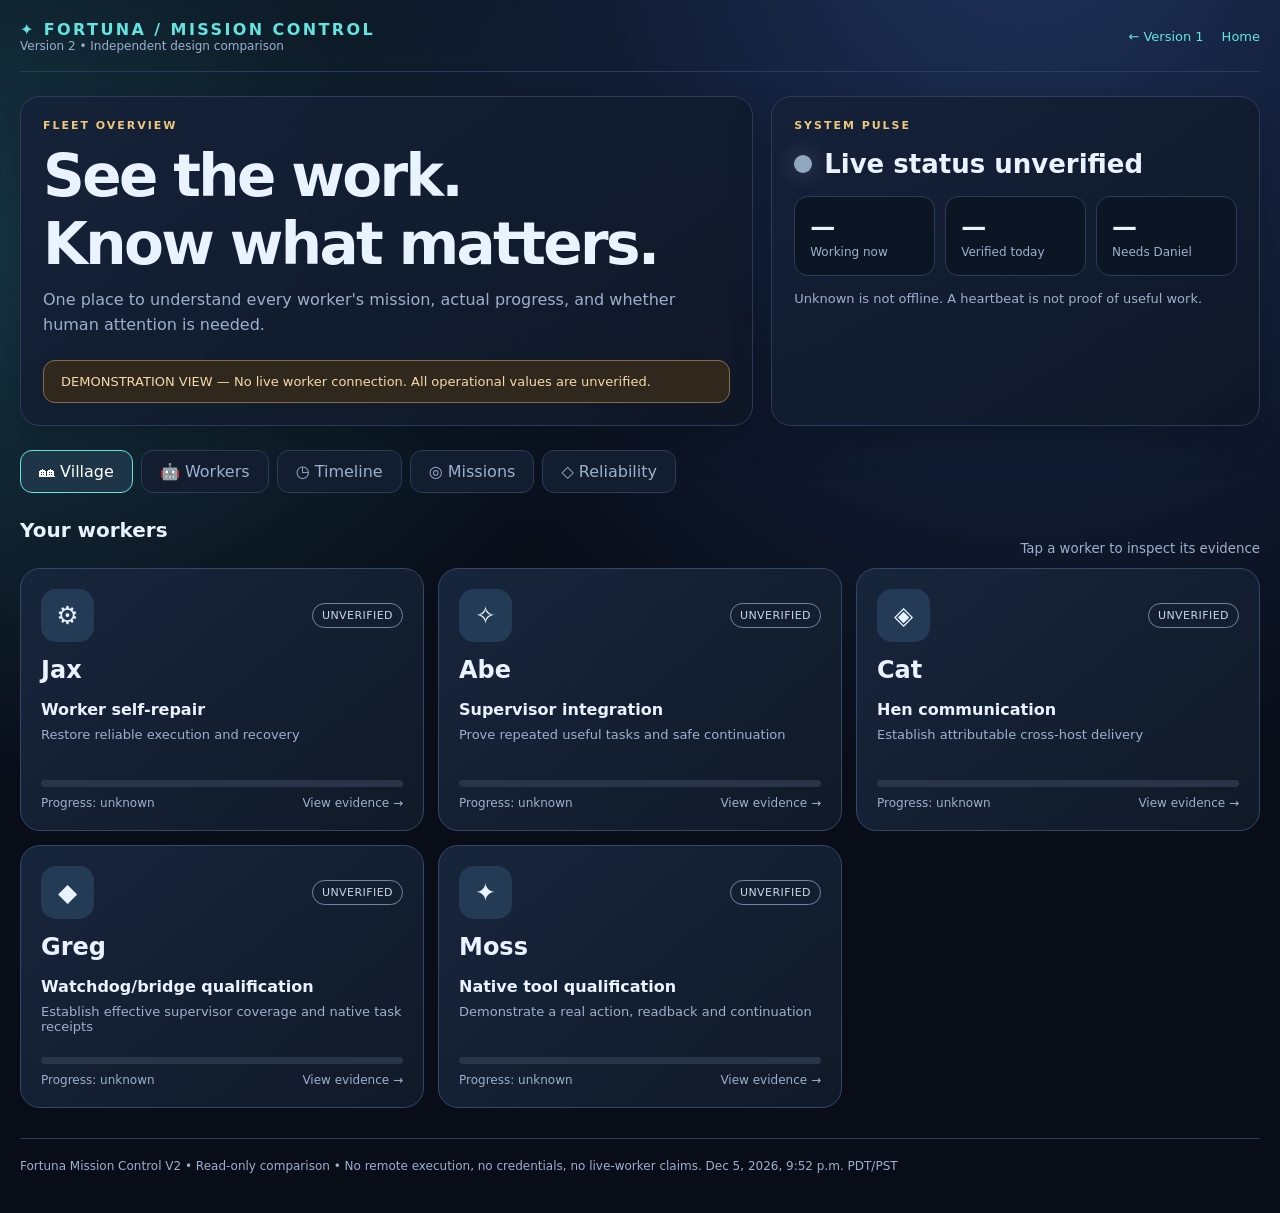
==== fortuna-v2/index.html @ 2b4a22b9 "Add isolated Fortuna Mission Control V2 comparison prototype" ====
<!doctype html>
<html lang="en"><head><meta charset="utf-8"><meta name="viewport" content="width=device-width,initial-scale=1"><title>Fortuna V2 • Mission Control</title>
<style>
:root{color-scheme:dark;--bg:#080d18;--panel:#121b2b;--panel2:#172237;--line:#2a3c59;--text:#e9f2ff;--muted:#9cb0cd;--cyan:#62e4e1;--gold:#efc77b;--red:#ff8796;--green:#76e1af}
*{box-sizing:border-box}body{margin:0;font-family:Inter,ui-sans-serif,system-ui,Arial;background:radial-gradient(ellipse at 80% -15%,#20345f,transparent 50%),radial-gradient(ellipse at -10% 20%,#183a48,transparent 40%),var(--bg);color:var(--text)}button,a{font:inherit}a{color:var(--cyan)}.shell{max-width:1480px;margin:auto;padding:20px}.top{display:flex;gap:16px;justify-content:space-between;align-items:center;border-bottom:1px solid var(--line);padding-bottom:18px}.brand{font-weight:900;letter-spacing:.15em;color:var(--cyan)}.sub{color:var(--muted);font-size:12px}.top a{font-size:13px;text-decoration:none}.toplinks{display:flex;gap:18px;align-items:center}h1{font-size:clamp(32px,5vw,58px);letter-spacing:-.045em;margin:10px 0}h2{font-size:20px;margin:0 0 14px}.lead{color:var(--muted);margin:0 0 22px;line-height:1.55}.eyebrow{color:var(--gold);font-size:11px;font-weight:800;letter-spacing:.18em;text-transform:uppercase}.hero{display:grid;grid-template-columns:1.2fr .8fr;gap:18px;margin:24px 0}.panel{background:linear-gradient(145deg,#142139e8,#0f1726f2);border:1px solid var(--line);border-radius:20px;padding:22px;box-shadow:0 14px 40px #0003}.hero .panel{min-height:220px}.headline{display:flex;gap:12px;align-items:center;margin:17px 0;font-size:26px;font-weight:800}.orb{width:18px;height:18px;background:#91a6bf;border-radius:50%;box-shadow:0 0 22px #aabbcc55}.summary{display:grid;grid-template-columns:repeat(3,1fr);gap:10px}.mini{background:#0c1524;border:1px solid var(--line);padding:15px;border-radius:14px}.mini strong{display:block;font-size:25px}.mini span{color:var(--muted);font-size:12px}.tabs{display:flex;flex-wrap:wrap;gap:8px;margin:0 0 18px}.tabs button{border:1px solid var(--line);color:var(--muted);background:#121d30;padding:11px 18px;border-radius:12px;cursor:pointer}.tabs button.active{border-color:var(--cyan);color:#fff;background:#1e3547}.section{display:none}.section.active{display:block}.sectiontitle{display:flex;justify-content:space-between;gap:14px;align-items:end;margin:25px 0 12px}.sectiontitle small{color:var(--muted)}.workers{display:grid;grid-template-columns:repeat(3,minmax(0,1fr));gap:14px}.worker{cursor:pointer;text-align:left;background:linear-gradient(140deg,#17253c,#101927);border:1px solid #324867;color:inherit;border-radius:20px;padding:20px;min-height:250px;transition:transform .2s,border-color .2s}.worker:hover,.worker:focus-visible{transform:translateY(-3px);border-color:var(--cyan)}.whead{display:flex;justify-content:space-between;align-items:center;gap:10px}.portrait{font-size:25px;display:grid;place-items:center;width:53px;height:53px;border-radius:15px;background:#233b55}.wname{font-size:24px;font-weight:850;margin:14px 0 4px}.status{display:inline-block;font-size:11px;border-radius:99px;border:1px solid #7284a0;color:#c7d5e8;padding:5px 9px;letter-spacing:.04em}.mission{font-weight:700;margin:16px 0 8px}.why{color:var(--muted);font-size:13px;min-height:37px}.rail{height:7px;border-radius:9px;background:#2a3449;margin:16px 0 9px}.rail i{display:block;height:100%;width:0;background:linear-gradient(90deg,var(--cyan),var(--gold));border-radius:9px}.foot{display:flex;justify-content:space-between;gap:10px;color:var(--muted);font-size:12px}.wide{grid-column:span 2}.detail{display:grid;grid-template-columns:1fr 1fr;gap:14px}.label{font-size:11px;color:var(--cyan);text-transform:uppercase;letter-spacing:.1em}.value{font-size:16px;margin:6px 0 18px}.line{border-bottom:1px solid var(--line);padding:13px 0}.hint{color:var(--muted);font-size:13px;line-height:1.5}.event{display:grid;grid-template-columns:110px 1fr;gap:15px;border-bottom:1px solid var(--line);padding:14px 0}.event time{color:var(--gold)}.banner{border:1px solid #846e49;background:#30271d;padding:13px 17px;border-radius:12px;color:#f4dba8;font-size:13px}.back{border:1px solid var(--line);border-radius:10px;background:#20334b;color:white;padding:8px 12px;cursor:pointer}.hide{display:none}footer{color:var(--muted);border-top:1px solid var(--line);margin-top:30px;padding:20px 0;font-size:12px}@media(max-width:860px){.hero,.detail{grid-template-columns:1fr}.workers{grid-template-columns:repeat(2,minmax(0,1fr))}.wide{grid-column:span 2}}@media(max-width:570px){.workers{grid-template-columns:1fr}.wide{grid-column:span 1}.shell{padding:13px}.toplinks{gap:10px}.mini{padding:10px}.mini strong{font-size:20px}.hero .panel{min-height:0}}
</style></head><body><main class="shell"><header class="top"><div><div class="brand">✦ FORTUNA / MISSION CONTROL</div><div class="sub">Version 2 • Independent design comparison</div></div><div class="toplinks"><a href="/fortuna/">← Version 1</a><a href="/">Home</a></div></header>
<div class="hero"><div class="panel"><div class="eyebrow">Fleet overview</div><h1>See the work.<br>Know what matters.</h1><p class="lead">One place to understand every worker's mission, actual progress, and whether human attention is needed.</p><div class="banner" id="source">DEMONSTRATION VIEW — No live worker connection. All operational values are unverified.</div></div><div class="panel"><div class="eyebrow">System pulse</div><div class="headline"><span class="orb"></span><span id="state">Live status unverified</span></div><div class="summary"><div class="mini"><strong id="active">—</strong><span>Working now</span></div><div class="mini"><strong id="completed">—</strong><span>Verified today</span></div><div class="mini"><strong id="needs">—</strong><span>Needs Daniel</span></div></div><p class="hint">Unknown is not offline. A heartbeat is not proof of useful work.</p></div></div>
<nav class="tabs" aria-label="Mission Control sections"><button class="active" data-tab="village">🏘 Village</button><button data-tab="people">🤖 Workers</button><button data-tab="activity">◷ Timeline</button><button data-tab="goals">◎ Missions</button><button data-tab="reliability">◇ Reliability</button></nav>
<section id="village" class="section active"><div class="sectiontitle"><h2>Your workers</h2><small>Tap a worker to inspect its evidence</small></div><div id="cards" class="workers"></div></section>
<section id="people" class="section"><div class="sectiontitle"><h2 id="personTitle">Worker details</h2><button id="clearPerson" class="back">All workers</button></div><div id="person" class="panel"><p class="hint">Select a worker from the Village to inspect its current assignment, purpose, receipts and next action.</p></div></section>
<section id="activity" class="section"><div class="sectiontitle"><h2>Meaningful activity</h2><small>Receipts before narratives</small></div><div class="panel"><p class="hint">No fresh independently verified receipts have been connected to this comparison page. When wired, show timestamp, worker identity, task ID, action, result and evidence link.</p><div class="event"><time>Awaiting feed</time><div>Verified task completions will appear here — not raw terminal chatter.</div></div></div></section>
<section id="goals" class="section"><div class="sectiontitle"><h2>Why Fortuna is working</h2><small>Goals → projects → tasks</small></div><div class="workers"><div class="panel"><div class="eyebrow">Project</div><h2>Fortuna OS</h2><p class="hint">Unattended recovery, verified execution, and a shared task factory.</p></div><div class="panel"><div class="eyebrow">Project</div><h2>BedWars Coach</h2><p class="hint">Useful game-coaching features backed by measurable tests.</p></div><div class="panel"><div class="eyebrow">Personal goals</div><h2>Learning & career</h2><p class="hint">Only authorized tasks, with clear evidence of what was achieved.</p></div></div></section>
<section id="reliability" class="section"><div class="sectiontitle"><h2>Can Fortuna keep going?</h2><small>Read-only oversight</small></div><div class="detail"><div class="panel"><h2>One canonical Supervisor</h2><p class="hint">Supervisor authority, lease ownership, STOP protection, watchdog decisions, dispatch and recovery receipts.</p><div class="status">CURRENT LIVE PROOF UNKNOWN</div></div><div class="panel"><h2>Queue & work factory</h2><p class="hint">Eligible work only. Restore the queue to at least five when below five; below 30, replenish two legitimate tasks for each completion, up to 30.</p><div class="status">CURRENT ELIGIBLE COUNT UNKNOWN</div></div><div class="panel"><h2>Bob ↔ Hen bridge</h2><p class="hint">Require a real cross-host acknowledgment, not a self-ping or a planned transport.</p></div><div class="panel"><h2>Documentation integrity</h2><p class="hint">Failed publication/readback triggers the Emergency Documentation Protocol; preserve evidence and track unreconciled writes.</p></div></div></section>
<footer>Fortuna Mission Control V2 • Read-only comparison • No remote execution, no credentials, no live-worker claims. <span id="now"></span></footer></main>
<script>
const names=[['Jax','⚙','Worker self-repair','Restore reliable execution and recovery'],['Abe','✧','Supervisor integration','Prove repeated useful tasks and safe continuation'],['Cat','◈','Hen communication','Establish attributable cross-host delivery'],['Greg','◆','Watchdog/bridge qualification','Establish effective supervisor coverage and native task receipts'],['Moss','✦','Native tool qualification','Demonstrate a real action, readback and continuation']];
const esc=s=>String(s).replace(/[&<>"']/g,c=>({'&':'&amp;','<':'&lt;','>':'&gt;','"':'&quot;',"'":'&#39;'}[c]));
const cards=document.getElementById('cards');
cards.innerHTML=names.map(([name,icon,mission,why],i)=>'<button class="worker" data-i="'+i+'"><div class="whead"><span class="portrait">'+icon+'</span><span class="status">UNVERIFIED</span></div><div class="wname">'+name+'</div><div class="mission">'+mission+'</div><div class="why">'+why+'</div><div class="rail"><i></i></div><div class="foot"><span>Progress: unknown</span><span>View evidence →</span></div></button>').join('');
function tab(id){document.querySelectorAll('.section').forEach(e=>e.classList.toggle('active',e.id===id));document.querySelectorAll('[data-tab]').forEach(e=>e.classList.toggle('active',e.dataset.tab===id))}
document.querySelectorAll('[data-tab]').forEach(b=>b.addEventListener('click',()=>tab(b.dataset.tab)));
cards.addEventListener('click',e=>{const b=e.target.closest('[data-i]');if(!b)return;const [name,icon,mission,why]=names[+b.dataset.i];document.getElementById('personTitle').textContent=name+' • Worker profile';document.getElementById('person').innerHTML='<div class="detail"><div><div class="label">Current mission (planned lane)</div><div class="value">'+esc(mission)+'</div><div class="label">Why it matters</div><div class="value">'+esc(why)+'</div><div class="label">Progress / ETA</div><div class="value">Not verifiable — no estimated completion time</div></div><div><div class="label">Current liveness</div><div class="value">Unknown</div><div class="label">Last independently verified action</div><div class="value">Not connected</div><div class="label">Next action / Daniel required</div><div class="value">Awaiting authenticated evidence / unknown</div></div></div><p class="hint">This page intentionally does not turn historical plans or source-file timestamps into live execution claims.</p>';tab('people')});
document.getElementById('clearPerson').addEventListener('click',()=>tab('village'));
document.getElementById('now').textContent=new Intl.DateTimeFormat('en-CA',{dateStyle:'medium',timeStyle:'short',timeZone:'America/Vancouver'}).format(new Date())+' PDT/PST';
</script></body></html>
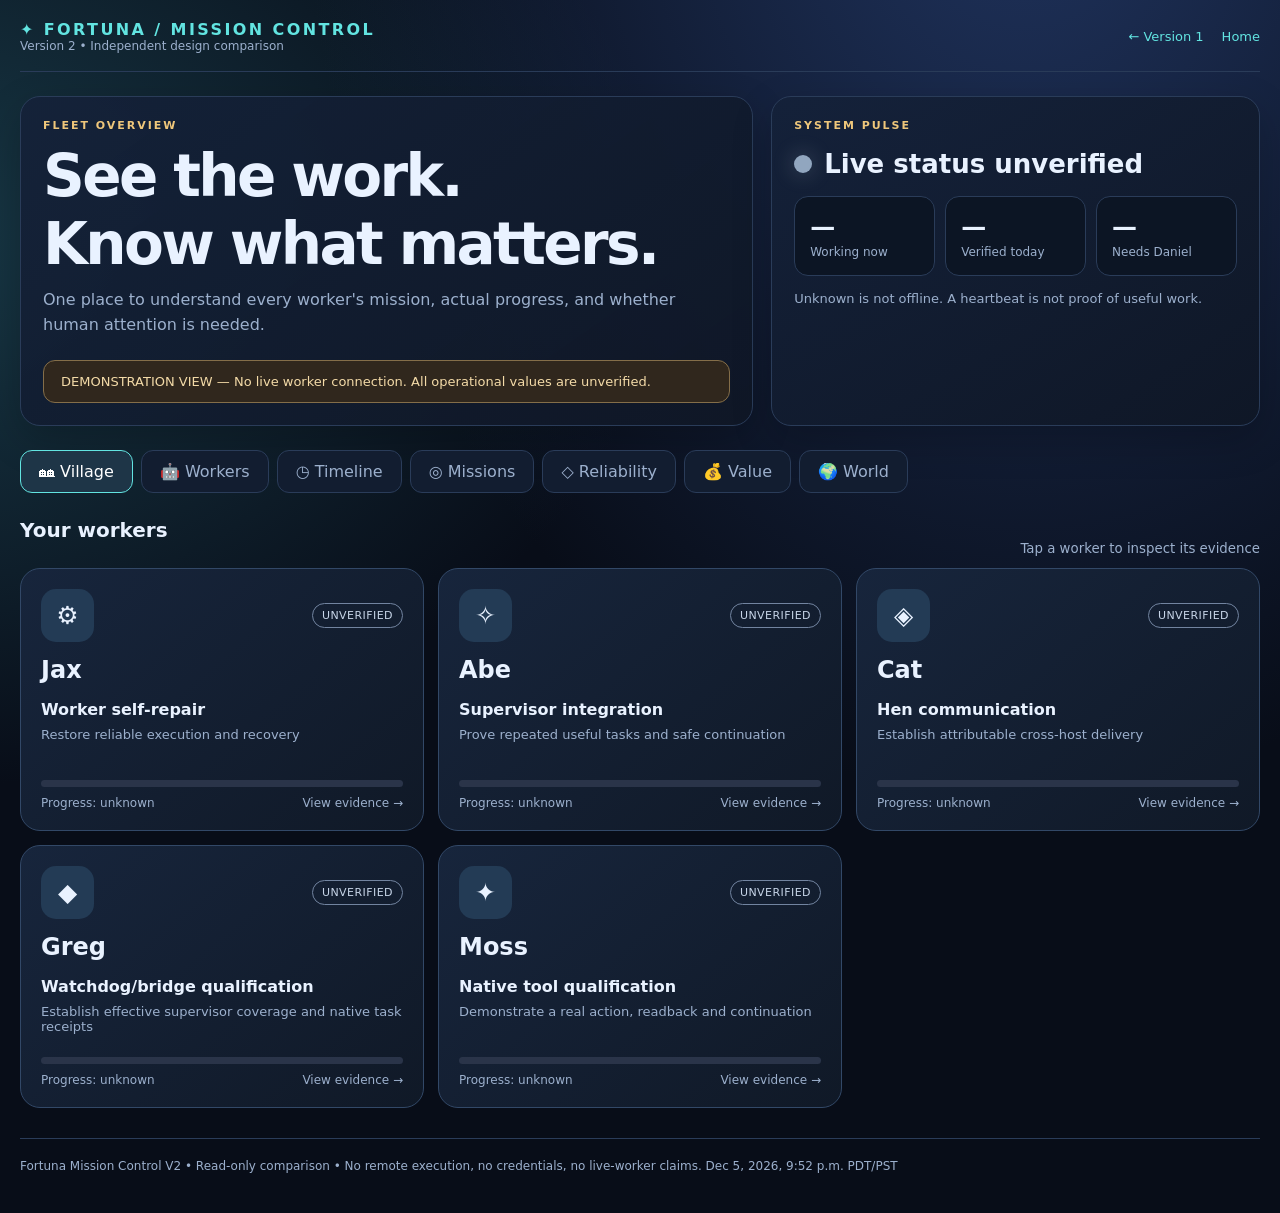
==== commit 868b74dd: "Add read-only Value Ledger and Fortuna World concepts to V2" ====
--- a/fortuna-v2/index.html
+++ b/fortuna-v2/index.html
@@ -5,12 +5,14 @@
 *{box-sizing:border-box}body{margin:0;font-family:Inter,ui-sans-serif,system-ui,Arial;background:radial-gradient(ellipse at 80% -15%,#20345f,transparent 50%),radial-gradient(ellipse at -10% 20%,#183a48,transparent 40%),var(--bg);color:var(--text)}button,a{font:inherit}a{color:var(--cyan)}.shell{max-width:1480px;margin:auto;padding:20px}.top{display:flex;gap:16px;justify-content:space-between;align-items:center;border-bottom:1px solid var(--line);padding-bottom:18px}.brand{font-weight:900;letter-spacing:.15em;color:var(--cyan)}.sub{color:var(--muted);font-size:12px}.top a{font-size:13px;text-decoration:none}.toplinks{display:flex;gap:18px;align-items:center}h1{font-size:clamp(32px,5vw,58px);letter-spacing:-.045em;margin:10px 0}h2{font-size:20px;margin:0 0 14px}.lead{color:var(--muted);margin:0 0 22px;line-height:1.55}.eyebrow{color:var(--gold);font-size:11px;font-weight:800;letter-spacing:.18em;text-transform:uppercase}.hero{display:grid;grid-template-columns:1.2fr .8fr;gap:18px;margin:24px 0}.panel{background:linear-gradient(145deg,#142139e8,#0f1726f2);border:1px solid var(--line);border-radius:20px;padding:22px;box-shadow:0 14px 40px #0003}.hero .panel{min-height:220px}.headline{display:flex;gap:12px;align-items:center;margin:17px 0;font-size:26px;font-weight:800}.orb{width:18px;height:18px;background:#91a6bf;border-radius:50%;box-shadow:0 0 22px #aabbcc55}.summary{display:grid;grid-template-columns:repeat(3,1fr);gap:10px}.mini{background:#0c1524;border:1px solid var(--line);padding:15px;border-radius:14px}.mini strong{display:block;font-size:25px}.mini span{color:var(--muted);font-size:12px}.tabs{display:flex;flex-wrap:wrap;gap:8px;margin:0 0 18px}.tabs button{border:1px solid var(--line);color:var(--muted);background:#121d30;padding:11px 18px;border-radius:12px;cursor:pointer}.tabs button.active{border-color:var(--cyan);color:#fff;background:#1e3547}.section{display:none}.section.active{display:block}.sectiontitle{display:flex;justify-content:space-between;gap:14px;align-items:end;margin:25px 0 12px}.sectiontitle small{color:var(--muted)}.workers{display:grid;grid-template-columns:repeat(3,minmax(0,1fr));gap:14px}.worker{cursor:pointer;text-align:left;background:linear-gradient(140deg,#17253c,#101927);border:1px solid #324867;color:inherit;border-radius:20px;padding:20px;min-height:250px;transition:transform .2s,border-color .2s}.worker:hover,.worker:focus-visible{transform:translateY(-3px);border-color:var(--cyan)}.whead{display:flex;justify-content:space-between;align-items:center;gap:10px}.portrait{font-size:25px;display:grid;place-items:center;width:53px;height:53px;border-radius:15px;background:#233b55}.wname{font-size:24px;font-weight:850;margin:14px 0 4px}.status{display:inline-block;font-size:11px;border-radius:99px;border:1px solid #7284a0;color:#c7d5e8;padding:5px 9px;letter-spacing:.04em}.mission{font-weight:700;margin:16px 0 8px}.why{color:var(--muted);font-size:13px;min-height:37px}.rail{height:7px;border-radius:9px;background:#2a3449;margin:16px 0 9px}.rail i{display:block;height:100%;width:0;background:linear-gradient(90deg,var(--cyan),var(--gold));border-radius:9px}.foot{display:flex;justify-content:space-between;gap:10px;color:var(--muted);font-size:12px}.wide{grid-column:span 2}.detail{display:grid;grid-template-columns:1fr 1fr;gap:14px}.label{font-size:11px;color:var(--cyan);text-transform:uppercase;letter-spacing:.1em}.value{font-size:16px;margin:6px 0 18px}.line{border-bottom:1px solid var(--line);padding:13px 0}.hint{color:var(--muted);font-size:13px;line-height:1.5}.event{display:grid;grid-template-columns:110px 1fr;gap:15px;border-bottom:1px solid var(--line);padding:14px 0}.event time{color:var(--gold)}.banner{border:1px solid #846e49;background:#30271d;padding:13px 17px;border-radius:12px;color:#f4dba8;font-size:13px}.back{border:1px solid var(--line);border-radius:10px;background:#20334b;color:white;padding:8px 12px;cursor:pointer}.hide{display:none}footer{color:var(--muted);border-top:1px solid var(--line);margin-top:30px;padding:20px 0;font-size:12px}@media(max-width:860px){.hero,.detail{grid-template-columns:1fr}.workers{grid-template-columns:repeat(2,minmax(0,1fr))}.wide{grid-column:span 2}}@media(max-width:570px){.workers{grid-template-columns:1fr}.wide{grid-column:span 1}.shell{padding:13px}.toplinks{gap:10px}.mini{padding:10px}.mini strong{font-size:20px}.hero .panel{min-height:0}}
 </style></head><body><main class="shell"><header class="top"><div><div class="brand">✦ FORTUNA / MISSION CONTROL</div><div class="sub">Version 2 • Independent design comparison</div></div><div class="toplinks"><a href="/fortuna/">← Version 1</a><a href="/">Home</a></div></header>
 <div class="hero"><div class="panel"><div class="eyebrow">Fleet overview</div><h1>See the work.<br>Know what matters.</h1><p class="lead">One place to understand every worker's mission, actual progress, and whether human attention is needed.</p><div class="banner" id="source">DEMONSTRATION VIEW — No live worker connection. All operational values are unverified.</div></div><div class="panel"><div class="eyebrow">System pulse</div><div class="headline"><span class="orb"></span><span id="state">Live status unverified</span></div><div class="summary"><div class="mini"><strong id="active">—</strong><span>Working now</span></div><div class="mini"><strong id="completed">—</strong><span>Verified today</span></div><div class="mini"><strong id="needs">—</strong><span>Needs Daniel</span></div></div><p class="hint">Unknown is not offline. A heartbeat is not proof of useful work.</p></div></div>
-<nav class="tabs" aria-label="Mission Control sections"><button class="active" data-tab="village">🏘 Village</button><button data-tab="people">🤖 Workers</button><button data-tab="activity">◷ Timeline</button><button data-tab="goals">◎ Missions</button><button data-tab="reliability">◇ Reliability</button></nav>
+<nav class="tabs" aria-label="Mission Control sections"><button class="active" data-tab="village">🏘 Village</button><button data-tab="people">🤖 Workers</button><button data-tab="activity">◷ Timeline</button><button data-tab="goals">◎ Missions</button><button data-tab="reliability">◇ Reliability</button><button data-tab="value">💰 Value</button><button data-tab="world">🌍 World</button></nav>
 <section id="village" class="section active"><div class="sectiontitle"><h2>Your workers</h2><small>Tap a worker to inspect its evidence</small></div><div id="cards" class="workers"></div></section>
 <section id="people" class="section"><div class="sectiontitle"><h2 id="personTitle">Worker details</h2><button id="clearPerson" class="back">All workers</button></div><div id="person" class="panel"><p class="hint">Select a worker from the Village to inspect its current assignment, purpose, receipts and next action.</p></div></section>
 <section id="activity" class="section"><div class="sectiontitle"><h2>Meaningful activity</h2><small>Receipts before narratives</small></div><div class="panel"><p class="hint">No fresh independently verified receipts have been connected to this comparison page. When wired, show timestamp, worker identity, task ID, action, result and evidence link.</p><div class="event"><time>Awaiting feed</time><div>Verified task completions will appear here — not raw terminal chatter.</div></div></div></section>
 <section id="goals" class="section"><div class="sectiontitle"><h2>Why Fortuna is working</h2><small>Goals → projects → tasks</small></div><div class="workers"><div class="panel"><div class="eyebrow">Project</div><h2>Fortuna OS</h2><p class="hint">Unattended recovery, verified execution, and a shared task factory.</p></div><div class="panel"><div class="eyebrow">Project</div><h2>BedWars Coach</h2><p class="hint">Useful game-coaching features backed by measurable tests.</p></div><div class="panel"><div class="eyebrow">Personal goals</div><h2>Learning & career</h2><p class="hint">Only authorized tasks, with clear evidence of what was achieved.</p></div></div></section>
 <section id="reliability" class="section"><div class="sectiontitle"><h2>Can Fortuna keep going?</h2><small>Read-only oversight</small></div><div class="detail"><div class="panel"><h2>One canonical Supervisor</h2><p class="hint">Supervisor authority, lease ownership, STOP protection, watchdog decisions, dispatch and recovery receipts.</p><div class="status">CURRENT LIVE PROOF UNKNOWN</div></div><div class="panel"><h2>Queue & work factory</h2><p class="hint">Eligible work only. Restore the queue to at least five when below five; below 30, replenish two legitimate tasks for each completion, up to 30.</p><div class="status">CURRENT ELIGIBLE COUNT UNKNOWN</div></div><div class="panel"><h2>Bob ↔ Hen bridge</h2><p class="hint">Require a real cross-host acknowledgment, not a self-ping or a planned transport.</p></div><div class="panel"><h2>Documentation integrity</h2><p class="hint">Failed publication/readback triggers the Emergency Documentation Protocol; preserve evidence and track unreconciled writes.</p></div></div></section>
+<section id="value" class="section"><div class="sectiontitle"><h2>Fortuna Value Ledger</h2><small>Preview • no verified financial events connected</small></div><div class="banner">PREVIEW ONLY — Figures below are intentionally unavailable, not $0. Never represent estimates as actual income or savings.</div><div class="summary" style="margin-top:16px"><div class="mini"><strong>—</strong><span>Verified money earned (CAD)</span></div><div class="mini"><strong>—</strong><span>Verified expenses avoided (CAD)</span></div><div class="mini"><strong>—</strong><span>Time saved (verified hours)</span></div></div><div class="detail" style="margin-top:14px"><div class="panel"><h2>How value will be counted</h2><p class="hint">Each event needs a description, date, source receipt, attribution to Fortuna, currency, and validation status. Earned revenue requires actual payment evidence. Cost savings require a credible baseline and an avoided expense. Time saved is separate from cash and will not be double-counted.</p></div><div class="panel"><h2>Value by mission</h2><p class="hint">Filter verified events by BedWars Coach, Fortuna OS, and approved household or business missions. Financial impact, estimated opportunity, and hypothetical value remain distinct categories.</p><div class="status">DATA FEED NOT CONNECTED</div></div></div></section>
+<section id="world" class="section"><div class="sectiontitle"><h2>Fortuna Around the World</h2><small>Concept preview • no external villages connected</small></div><div class="banner">CONCEPT ONLY — Illustrations and interactions here do not represent real villages, users, shared capacity, or available marketplace inventory.</div><div class="detail" style="margin-top:14px"><div class="panel"><div class="eyebrow">🌐 Village atlas</div><h2>Discover other villages</h2><p class="hint">A future opt-in directory of Fortuna installations. Explore public village appearances, choose which details to reveal, and inspect each community's visual identity. No real directory is enabled.</p><div class="status">COMING LATER</div></div><div class="panel"><div class="eyebrow">🎭 Skin studio</div><h2>Characters & village styles</h2><p class="hint">Preview skins, themes, and community creations. A future skin store can distinguish free themes, shared designs, and paid items. No purchases, product listings, or external storefront connections are active.</p><div class="status">VISUAL CONCEPT</div></div><div class="panel"><div class="eyebrow">⚡ Compute commons</div><h2>Offer or request capacity</h2><p class="hint">Explore a volunteer-first exchange for surplus computing power. Before activation: explicit opt-in, resource limits, trusted workloads, sandboxing, privacy, energy costs, withdrawal, security reviews, and transparent receipts. No workload sharing is active.</p><div class="status">DISABLED — DESIGN ONLY</div></div><div class="panel"><div class="eyebrow">🤝 Community</div><h2>Visit, learn, collaborate</h2><p class="hint">Future permission-based village visits and requests to collaborate. No user accounts, messaging, remote access, or public sharing are connected.</p><div class="status">NOT CONNECTED</div></div></div></section>
 <footer>Fortuna Mission Control V2 • Read-only comparison • No remote execution, no credentials, no live-worker claims. <span id="now"></span></footer></main>
 <script>
 const names=[['Jax','⚙','Worker self-repair','Restore reliable execution and recovery'],['Abe','✧','Supervisor integration','Prove repeated useful tasks and safe continuation'],['Cat','◈','Hen communication','Establish attributable cross-host delivery'],['Greg','◆','Watchdog/bridge qualification','Establish effective supervisor coverage and native task receipts'],['Moss','✦','Native tool qualification','Demonstrate a real action, readback and continuation']];
